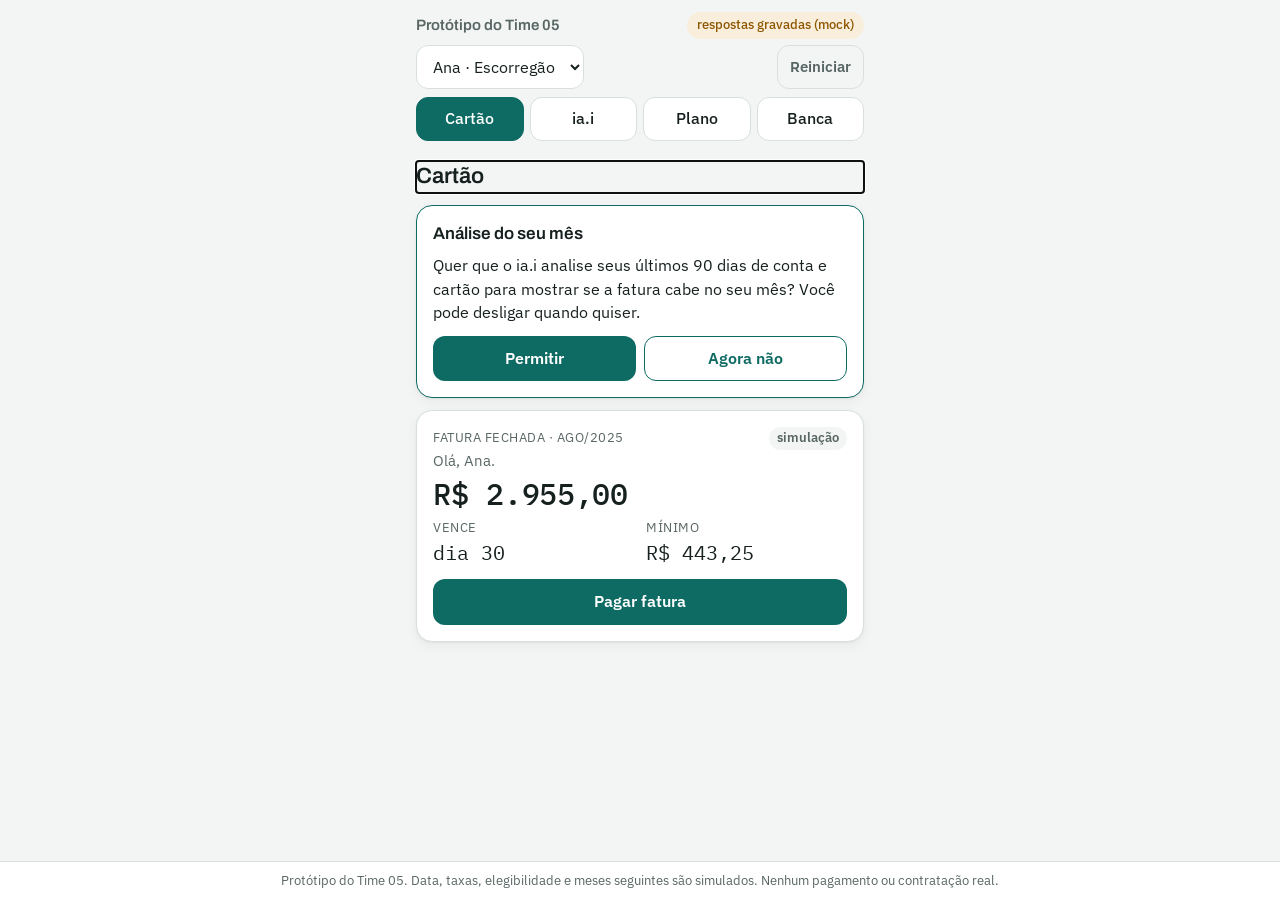
==== demo/index.html @ 1d746b9d "Adiciona demo web mobile com modo mock gerado pelo núcleo Co-Authored-By: Claude Fable 5.1 <noreply@" ====
<!doctype html>
<html lang="pt-BR">
<head>
  <meta charset="utf-8">
  <meta name="viewport" content="width=device-width, initial-scale=1, viewport-fit=cover">
  <meta name="color-scheme" content="light dark">
  <meta name="description" content="Cabe no Bolso · protótipo do Time 05. Demo navegável: a fatura fechou, a IA mostra se cabe no mês e monta uma saída com custo declarado.">
  <title>Cabe no Bolso · Protótipo do Time 05</title>
  <link rel="preconnect" href="https://fonts.googleapis.com">
  <link rel="preconnect" href="https://fonts.gstatic.com" crossorigin>
  <!-- Fontes do design system (docs/06); se não carregarem, o CSS cai nas fontes do sistema -->
  <link rel="stylesheet" href="https://fonts.googleapis.com/css2?family=Archivo:wght@500;600;700&family=IBM+Plex+Sans:wght@400;500;600&family=IBM+Plex+Mono:wght@500&display=swap" media="print" onload="this.media='all'">
  <link rel="stylesheet" href="app.css">
</head>
<body>
  <a class="pular" href="#principal">Ir para o conteúdo</a>

  <header class="topo" role="banner">
    <div class="topo-linha">
      <span class="marca">Protótipo do Time 05</span>
      <span id="modo-dados" class="pill" title="Origem das respostas">carregando</span>
    </div>
    <div class="topo-linha topo-controles">
      <label class="seletor">
        <span class="visualmente-oculto">Persona</span>
        <select id="persona" aria-label="Persona da demo">
          <option value="ana">Ana · Escorregão</option>
          <option value="bruno">Bruno · Rolando</option>
        </select>
      </label>
      <button id="reiniciar" type="button" class="btn btn-fantasma btn-compacto">Reiniciar</button>
    </div>
  </header>

  <nav class="abas" aria-label="Telas da demo">
    <button type="button" class="aba ativa" data-tela="cartao" aria-current="page">Cartão</button>
    <button type="button" class="aba" data-tela="chat">ia.i</button>
    <button type="button" class="aba" data-tela="plano">Plano</button>
    <button type="button" class="aba" data-tela="banca">Banca</button>
  </nav>

  <main id="principal" tabindex="-1">
    <section id="tela-cartao" class="tela" aria-labelledby="titulo-cartao">
      <h1 id="titulo-cartao" class="titulo">Cartão</h1>
      <div id="cartao-conteudo"></div>
    </section>

    <section id="tela-pagar" class="tela" hidden aria-labelledby="titulo-pagar">
      <h1 id="titulo-pagar" class="titulo">Pagar fatura</h1>
      <div id="pagar-conteudo"></div>
    </section>

    <section id="tela-chat" class="tela tela-chat" hidden aria-labelledby="titulo-chat">
      <div class="chat-cabecalho">
        <h1 id="titulo-chat" class="titulo">ia.i</h1>
        <p class="sub">Inteligência artificial do banco. A qualquer momento você pode falar com uma pessoa.</p>
      </div>
      <div id="chat-mensagens" class="chat-mensagens" aria-live="polite" aria-relevant="additions"></div>
      <div id="chat-sugestoes" class="chat-sugestoes"></div>
      <form id="chat-form" class="chat-form" autocomplete="off">
        <label for="chat-entrada" class="visualmente-oculto">Escreva para o ia.i</label>
        <input id="chat-entrada" type="text" maxlength="280" placeholder="Escreva para o ia.i" inputmode="text">
        <button type="submit" class="btn btn-primario btn-compacto">Enviar</button>
      </form>
    </section>

    <section id="tela-plano" class="tela" hidden aria-labelledby="titulo-plano">
      <h1 id="titulo-plano" class="titulo">Plano</h1>
      <div id="plano-conteudo"></div>
    </section>

    <section id="tela-banca" class="tela" hidden aria-labelledby="titulo-banca">
      <h1 id="titulo-banca" class="titulo">Painel para a banca</h1>
      <div class="sub-abas" role="tablist" aria-label="Painéis">
        <button type="button" role="tab" class="sub-aba ativa" data-painel="trace" aria-selected="true">Como cheguei aqui</button>
        <button type="button" role="tab" class="sub-aba" data-painel="juri" aria-selected="false">Júri</button>
        <button type="button" role="tab" class="sub-aba" data-painel="finops" aria-selected="false">FinOps</button>
      </div>
      <div id="banca-conteudo" role="tabpanel"></div>
    </section>
  </main>

  <div id="aviso-global" class="aviso-global" role="status" hidden></div>

  <footer class="rodape" role="contentinfo">
    Protótipo do Time 05. Data, taxas, elegibilidade e meses seguintes são simulados. Nenhum pagamento ou contratação real.
  </footer>

  <script src="app.js"></script>
</body>
</html>
---- demo/app.css ----
/* Cabe no Bolso · demo · tokens de docs/06-design-system-ai.md (neutros, sem marca do Itaú) */

:root {
  --fundo: #F3F5F4;
  --superficie: #FFFFFF;
  --texto: #16201F;
  --secundario: #586664;
  --acento: #0E6B63;
  --acento-texto: #FFFFFF;
  --acento-suave: #E3F0EE;
  --ok: #1D7437;
  --ok-suave: #E4F2E8;
  --atencao: #8F5600;
  --atencao-suave: #F8EEDB;
  --critico: #AE2A21;
  --critico-suave: #F9E4E2;
  --borda: #D9DFDD;
  --sombra: 0 1px 2px rgba(22, 32, 31, 0.06), 0 4px 12px rgba(22, 32, 31, 0.05);
  --fonte-titulo: "Archivo", "Helvetica Neue", Arial, sans-serif;
  --fonte-texto: "IBM Plex Sans", "Helvetica Neue", Arial, sans-serif;
  --fonte-numero: "IBM Plex Mono", "SF Mono", Menlo, Consolas, monospace;
  --raio: 16px;
  --raio-botao: 12px;
  --toque: 44px;
  --largura: 480px;
}

@media (prefers-color-scheme: dark) {
  :root {
    --fundo: #101716;
    --superficie: #1A2321;
    --texto: #F3F5F4;
    --secundario: #A9B5B2;
    --acento: #7ED6C9;
    --acento-texto: #0B1F1D;
    --acento-suave: #1E3431;
    --ok: #7FD597;
    --ok-suave: #1C3324;
    --atencao: #E7B95E;
    --atencao-suave: #3A2E12;
    --critico: #F19C94;
    --critico-suave: #3F1E1B;
    --borda: #2C3836;
    --sombra: none;
  }
}

* { box-sizing: border-box; }

html { -webkit-text-size-adjust: 100%; }

body {
  margin: 0;
  background: var(--fundo);
  color: var(--texto);
  font-family: var(--fonte-texto);
  font-size: 16px;
  line-height: 1.45;
  min-height: 100dvh;
  display: flex;
  flex-direction: column;
}

h1, h2, h3 { font-family: var(--fonte-titulo); margin: 0; }
p { margin: 0; }
button, input, select { font: inherit; color: inherit; }

.visualmente-oculto {
  position: absolute; width: 1px; height: 1px; overflow: hidden; clip: rect(0 0 0 0); white-space: nowrap;
}

.pular {
  position: absolute; left: -999px; top: 8px; background: var(--superficie); padding: 8px 12px; border-radius: 8px; z-index: 50;
}
.pular:focus { left: 8px; }

/* ---------- topo ---------- */
.topo {
  width: 100%; max-width: var(--largura); margin: 0 auto; padding: 12px 16px 4px;
}
.topo-linha { display: flex; align-items: center; justify-content: space-between; gap: 8px; }
.topo-controles { margin-top: 6px; }
.marca { font-family: var(--fonte-titulo); font-weight: 600; font-size: 15px; color: var(--secundario); }
.pill {
  font-size: 13px; padding: 4px 10px; border-radius: 999px; background: var(--acento-suave); color: var(--acento); font-weight: 500;
}
.pill.pill-atencao { background: var(--atencao-suave); color: var(--atencao); }
.seletor select {
  min-height: var(--toque); padding: 8px 12px; border-radius: var(--raio-botao); border: 1px solid var(--borda); background: var(--superficie);
}

.abas {
  width: 100%; max-width: var(--largura); margin: 0 auto; padding: 4px 16px 8px; display: flex; gap: 6px;
}
.aba {
  flex: 1; min-height: var(--toque); border: 1px solid var(--borda); background: var(--superficie); border-radius: var(--raio-botao);
  cursor: pointer; font-weight: 500;
}
.aba.ativa { background: var(--acento); color: var(--acento-texto); border-color: var(--acento); }
.aba:focus-visible, .btn:focus-visible, .sub-aba:focus-visible, select:focus-visible, input:focus-visible {
  outline: 3px solid var(--acento); outline-offset: 2px;
}

/* ---------- conteúdo ---------- */
main {
  width: 100%; max-width: var(--largura); margin: 0 auto; padding: 4px 16px 112px; flex: 1;
}
.tela[hidden] { display: none; }
.titulo { font-size: 22px; font-weight: 600; margin: 8px 0 12px; }
.sub { color: var(--secundario); font-size: 15px; }
.nota { color: var(--secundario); font-size: 14px; margin-top: 8px; }
.destaque { color: var(--acento); font-weight: 600; }

.card {
  background: var(--superficie); border-radius: var(--raio); padding: 16px; box-shadow: var(--sombra); border: 1px solid var(--borda);
  margin-bottom: 12px;
}
.card h2 { font-size: 17px; font-weight: 600; margin-bottom: 8px; }
.card h3 { font-size: 15px; font-weight: 600; margin: 12px 0 6px; }
.card-acento { border-color: var(--acento); }
.card-ok { border-color: var(--ok); }
.card-atencao { border-color: var(--atencao); }
.card-critico { border-color: var(--critico); }
.rotulo { font-size: 13px; color: var(--secundario); text-transform: uppercase; letter-spacing: 0.04em; }
.etiqueta {
  display: inline-block; font-size: 13px; padding: 2px 8px; border-radius: 999px; background: var(--acento-suave); color: var(--acento); font-weight: 600;
}
.etiqueta-ok { background: var(--ok-suave); color: var(--ok); }
.etiqueta-atencao { background: var(--atencao-suave); color: var(--atencao); }
.etiqueta-critico { background: var(--critico-suave); color: var(--critico); }
.etiqueta-neutra { background: var(--fundo); color: var(--secundario); }

.num { font-family: var(--fonte-numero); font-variant-numeric: tabular-nums; }
.num[data-origem="sem-origem"] { text-decoration: underline wavy var(--critico); }
.num-grande { font-size: 30px; font-weight: 500; letter-spacing: -0.01em; }
.num-medio { font-size: 20px; }

.linha { display: flex; justify-content: space-between; gap: 12px; padding: 6px 0; border-top: 1px solid var(--borda); }
.linha:first-of-type { border-top: 0; }
.linha .chave { color: var(--secundario); }
.linha .valor { text-align: right; }

.grade-2 { display: grid; grid-template-columns: 1fr 1fr; gap: 8px 12px; }

/* ---------- botões ---------- */
.btn {
  min-height: var(--toque); padding: 10px 16px; border-radius: var(--raio-botao); border: 1px solid transparent; cursor: pointer;
  font-weight: 600; font-size: 16px; display: inline-flex; align-items: center; justify-content: center; gap: 8px; text-align: center;
}
.btn:disabled { opacity: 0.5; cursor: default; }
.btn-primario { background: var(--acento); color: var(--acento-texto); }
.btn-secundario { background: var(--superficie); color: var(--acento); border-color: var(--acento); }
.btn-fantasma { background: transparent; color: var(--secundario); border-color: var(--borda); }
.btn-compacto { min-height: var(--toque); padding: 6px 12px; font-size: 15px; }
.btn-bloco { width: 100%; }
.acoes { display: flex; flex-direction: column; gap: 8px; margin-top: 12px; }
.acoes-linha { display: flex; gap: 8px; margin-top: 12px; }
.acoes-linha .btn { flex: 1; }

/* ---------- fatura ---------- */
.fatura-topo { display: flex; justify-content: space-between; align-items: baseline; }
.escolha {
  display: flex; align-items: center; justify-content: space-between; gap: 12px; width: 100%; min-height: 56px; padding: 12px 16px;
  border: 1px solid var(--borda); border-radius: var(--raio-botao); background: var(--superficie); cursor: pointer; text-align: left;
}
.escolha.ativa { border-color: var(--acento); box-shadow: inset 0 0 0 1px var(--acento); }
.escolha .num { font-size: 18px; }
.campo { display: flex; gap: 8px; align-items: center; margin-top: 8px; }
.campo input {
  flex: 1; min-height: var(--toque); padding: 8px 12px; border-radius: var(--raio-botao); border: 1px solid var(--borda); background: var(--superficie);
  font-family: var(--fonte-numero); font-size: 18px;
}

/* ---------- chat ---------- */
.tela-chat { display: flex; flex-direction: column; min-height: calc(100dvh - 240px); }
.chat-cabecalho { margin-bottom: 8px; }
.chat-mensagens { flex: 1; display: flex; flex-direction: column; gap: 10px; }
.msg { max-width: 92%; padding: 12px 14px; border-radius: var(--raio); border: 1px solid var(--borda); background: var(--superficie); }
.msg.agente { align-self: flex-start; border-bottom-left-radius: 4px; }
.msg.cliente { align-self: flex-end; background: var(--acento-suave); border-color: transparent; border-bottom-right-radius: 4px; }
.msg .papel { font-size: 13px; color: var(--secundario); margin-bottom: 4px; font-weight: 600; }
.msg .texto { white-space: pre-line; }
.avaliacao { display: flex; gap: 6px; margin-top: 8px; align-items: center; flex-wrap: wrap; }
.avaliacao button {
  min-height: 36px; min-width: 44px; padding: 4px 10px; border-radius: 999px; border: 1px solid var(--borda); background: transparent; cursor: pointer; font-size: 14px;
}
.avaliacao button[aria-pressed="true"] { background: var(--acento-suave); border-color: var(--acento); color: var(--acento); }
.motivos { display: flex; flex-wrap: wrap; gap: 6px; margin-top: 6px; width: 100%; }
.motivos button { font-size: 13px; }
.chat-card { align-self: stretch; margin: 2px 0; }
.chat-sugestoes { display: flex; flex-wrap: wrap; gap: 8px; margin: 12px 0 8px; }
.chip {
  min-height: var(--toque); padding: 8px 14px; border-radius: 999px; border: 1px solid var(--acento); background: var(--superficie); color: var(--acento); font-weight: 600; cursor: pointer;
}
.chip.chip-secundario { border-color: var(--borda); color: var(--secundario); }
.chat-form { display: flex; gap: 8px; position: sticky; bottom: 76px; background: var(--fundo); padding: 8px 0; }
.chat-form input {
  flex: 1; min-height: var(--toque); padding: 8px 12px; border-radius: var(--raio-botao); border: 1px solid var(--borda); background: var(--superficie);
}
.analisando { display: flex; align-items: center; gap: 10px; color: var(--secundario); padding: 8px 4px; }
.pontos { display: inline-flex; gap: 4px; }
.pontos i { width: 8px; height: 8px; border-radius: 50%; background: var(--acento); opacity: 0.35; animation: pulso 1.2s infinite; }
.pontos i:nth-child(2) { animation-delay: 0.2s; }
.pontos i:nth-child(3) { animation-delay: 0.4s; }
@keyframes pulso { 0%, 100% { opacity: 0.35; } 50% { opacity: 1; } }
@media (prefers-reduced-motion: reduce) { .pontos i { animation: none; opacity: 0.8; } }

/* ---------- comparador ---------- */
.comparador { overflow-x: auto; margin: 0 -16px; padding: 0 16px; }
.comparador table { border-collapse: separate; border-spacing: 0; min-width: 100%; font-size: 14px; }
.comparador th, .comparador td { padding: 8px 8px; vertical-align: top; text-align: left; border-bottom: 1px solid var(--borda); min-width: 118px; }
.comparador th:first-child, .comparador td:first-child { position: sticky; left: 0; background: var(--superficie); color: var(--secundario); min-width: 96px; font-weight: 500; z-index: 1; }
.comparador thead th { font-family: var(--fonte-titulo); font-weight: 600; font-size: 14px; }
.comparador .col-rec { background: var(--acento-suave); }
.comparador .taxa { display: block; font-size: 13px; color: var(--secundario); }
.comparador .num { font-size: 14px; }
.sim { color: var(--ok); font-weight: 600; }
.nao { color: var(--critico); font-weight: 600; }

/* ---------- diagnóstico ---------- */
.frase-motor { font-family: var(--fonte-titulo); font-size: 18px; font-weight: 600; margin-bottom: 8px; }
.evidencias { list-style: none; padding: 0; margin: 8px 0 0; }
.evidencias li { padding: 6px 0; border-top: 1px solid var(--borda); display: flex; justify-content: space-between; gap: 12px; }
.evidencias li span:last-child { text-align: right; }
.detalhes summary { cursor: pointer; color: var(--acento); font-weight: 600; min-height: var(--toque); display: flex; align-items: center; }

/* ---------- barra cabe no mês ---------- */
.barra { margin-top: 8px; }
.barra-trilho { height: 12px; border-radius: 999px; background: var(--fundo); border: 1px solid var(--borda); overflow: hidden; }
.barra-preenchido { height: 100%; background: var(--ok); }
.barra-atencao .barra-preenchido { background: var(--atencao); }
.barra-critico .barra-preenchido { background: var(--critico); }
.barra-rotulo { font-size: 14px; margin-top: 4px; display: flex; justify-content: space-between; gap: 8px; }

/* ---------- linha do tempo ---------- */
.linha-tempo { display: flex; gap: 8px; margin: 8px 0 12px; }
.marco { flex: 1; text-align: center; padding: 10px 6px; border-radius: var(--raio-botao); border: 1px solid var(--borda); background: var(--superficie); }
.marco .ponto { display: block; width: 14px; height: 14px; border-radius: 50%; margin: 0 auto 6px; background: var(--borda); }
.marco.inteira .ponto { background: var(--ok); }
.marco.rolada .ponto { background: var(--critico); }
.marco.futura { opacity: 0.7; }
.marco .mes { font-weight: 600; font-size: 14px; }
.marco .estado { font-size: 13px; color: var(--secundario); }

/* ---------- banca ---------- */
.sub-abas { display: flex; gap: 6px; margin-bottom: 12px; }
.sub-aba { flex: 1; min-height: var(--toque); border: 1px solid var(--borda); background: var(--superficie); border-radius: var(--raio-botao); cursor: pointer; font-size: 14px; font-weight: 500; }
.sub-aba.ativa { background: var(--acento-suave); color: var(--acento); border-color: var(--acento); }
.trace-item { padding: 10px 0; border-top: 1px solid var(--borda); }
.trace-item:first-child { border-top: 0; }
.trace-item .cabeca { display: flex; justify-content: space-between; gap: 8px; align-items: baseline; }
.trace-item .ferramenta { font-family: var(--fonte-numero); font-size: 14px; color: var(--acento); font-weight: 600; }
.trace-item .meta { font-size: 13px; color: var(--secundario); }
.trace-item .resumo { font-size: 14px; margin-top: 4px; }
.trace-item .numeros { display: flex; flex-wrap: wrap; gap: 6px; margin-top: 6px; }
.trace-item .numeros span { font-size: 13px; padding: 2px 8px; border-radius: 999px; background: var(--fundo); border: 1px solid var(--borda); font-family: var(--fonte-numero); }
.codigo { font-family: var(--fonte-numero); font-size: 13px; background: var(--fundo); border-radius: 8px; padding: 8px; overflow-x: auto; white-space: pre-wrap; word-break: break-word; }
.lista-numeros { max-height: 220px; overflow: auto; font-size: 13px; }

/* ---------- avisos e rodapé ---------- */
.aviso-global {
  position: fixed; left: 50%; transform: translateX(-50%); bottom: 84px; width: calc(100% - 32px); max-width: calc(var(--largura) - 32px);
  background: var(--atencao-suave); color: var(--atencao); border: 1px solid var(--atencao); border-radius: var(--raio-botao); padding: 12px 14px; z-index: 30; font-size: 15px;
}
.aviso-global[hidden] { display: none; }

.rodape {
  position: fixed; left: 0; right: 0; bottom: 0; z-index: 20; padding: 10px 16px calc(10px + env(safe-area-inset-bottom));
  background: var(--superficie); border-top: 1px solid var(--borda); color: var(--secundario); font-size: 13px; text-align: center; line-height: 1.35;
}

.erro { background: var(--critico-suave); border-color: var(--critico); }
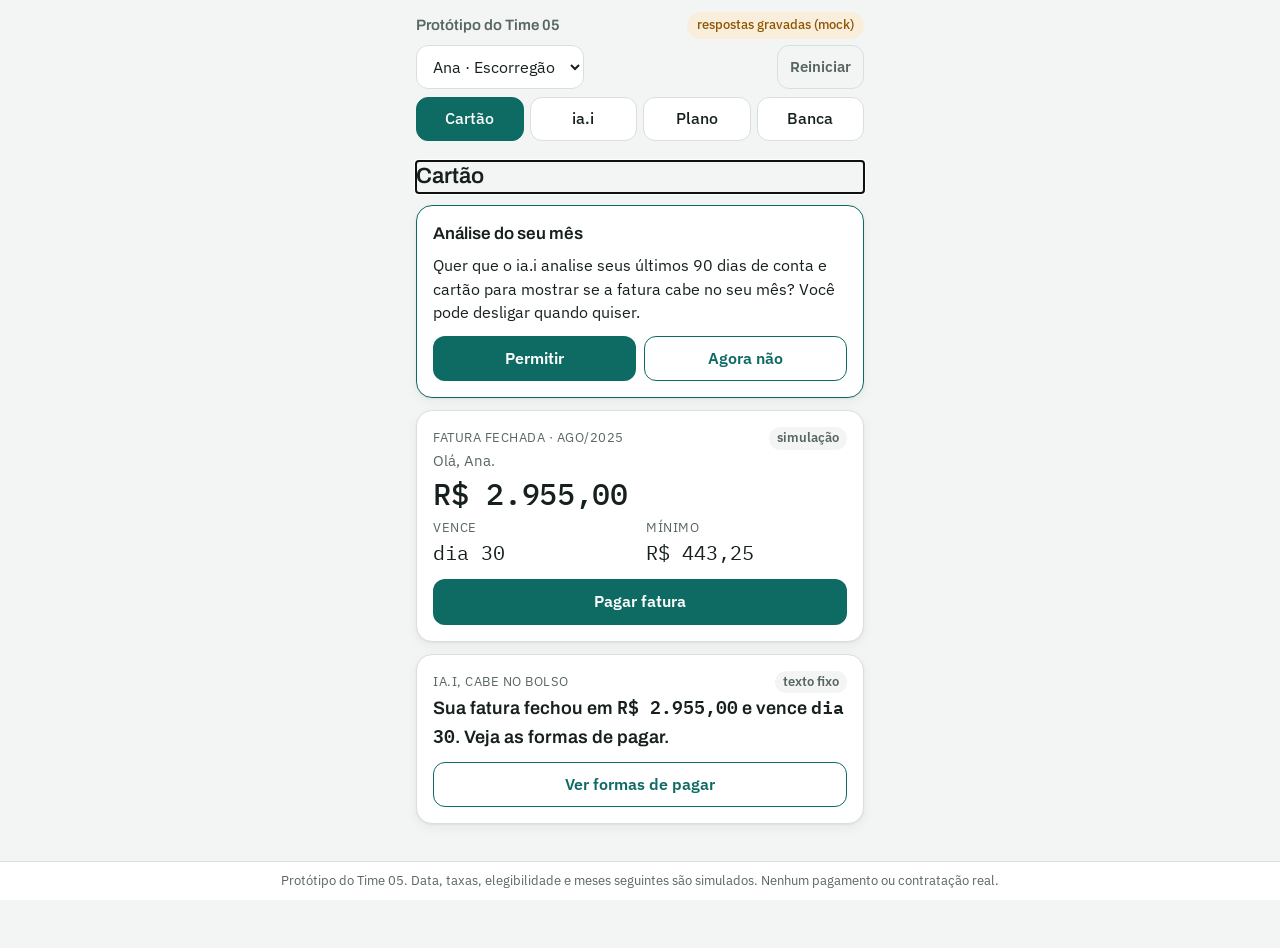
==== commit 37299ed5: "Alinha servidor e demo ao fluxo da Gi: gatilhos, pergunta do PIX e painel do validador Co-Authored-B" ====
--- a/demo/index.html
+++ b/demo/index.html
@@ -74,6 +74,7 @@
       <div class="sub-abas" role="tablist" aria-label="Painéis">
         <button type="button" role="tab" class="sub-aba ativa" data-painel="trace" aria-selected="true">Como cheguei aqui</button>
         <button type="button" role="tab" class="sub-aba" data-painel="juri" aria-selected="false">Júri</button>
+        <button type="button" role="tab" class="sub-aba" data-painel="validador" aria-selected="false">Validador</button>
         <button type="button" role="tab" class="sub-aba" data-painel="finops" aria-selected="false">FinOps</button>
       </div>
       <div id="banca-conteudo" role="tabpanel"></div>
--- a/demo/app.css
+++ b/demo/app.css
@@ -255,6 +255,9 @@
 .trace-item .numeros { display: flex; flex-wrap: wrap; gap: 6px; margin-top: 6px; }
 .trace-item .numeros span { font-size: 13px; padding: 2px 8px; border-radius: 999px; background: var(--fundo); border: 1px solid var(--borda); font-family: var(--fonte-numero); }
 .codigo { font-family: var(--fonte-numero); font-size: 13px; background: var(--fundo); border-radius: 8px; padding: 8px; overflow-x: auto; white-space: pre-wrap; word-break: break-word; }
+.trace-item .numeros .chk-ok { color: var(--ok); border-color: var(--ok); }
+.trace-item .numeros .chk-falha { color: var(--critico); border-color: var(--critico); background: var(--critico-suave); }
+.msg .papel .etiqueta { font-size: 11px; padding: 1px 6px; margin-left: 4px; }
 .lista-numeros { max-height: 220px; overflow: auto; font-size: 13px; }
 
 /* ---------- avisos e rodapé ---------- */
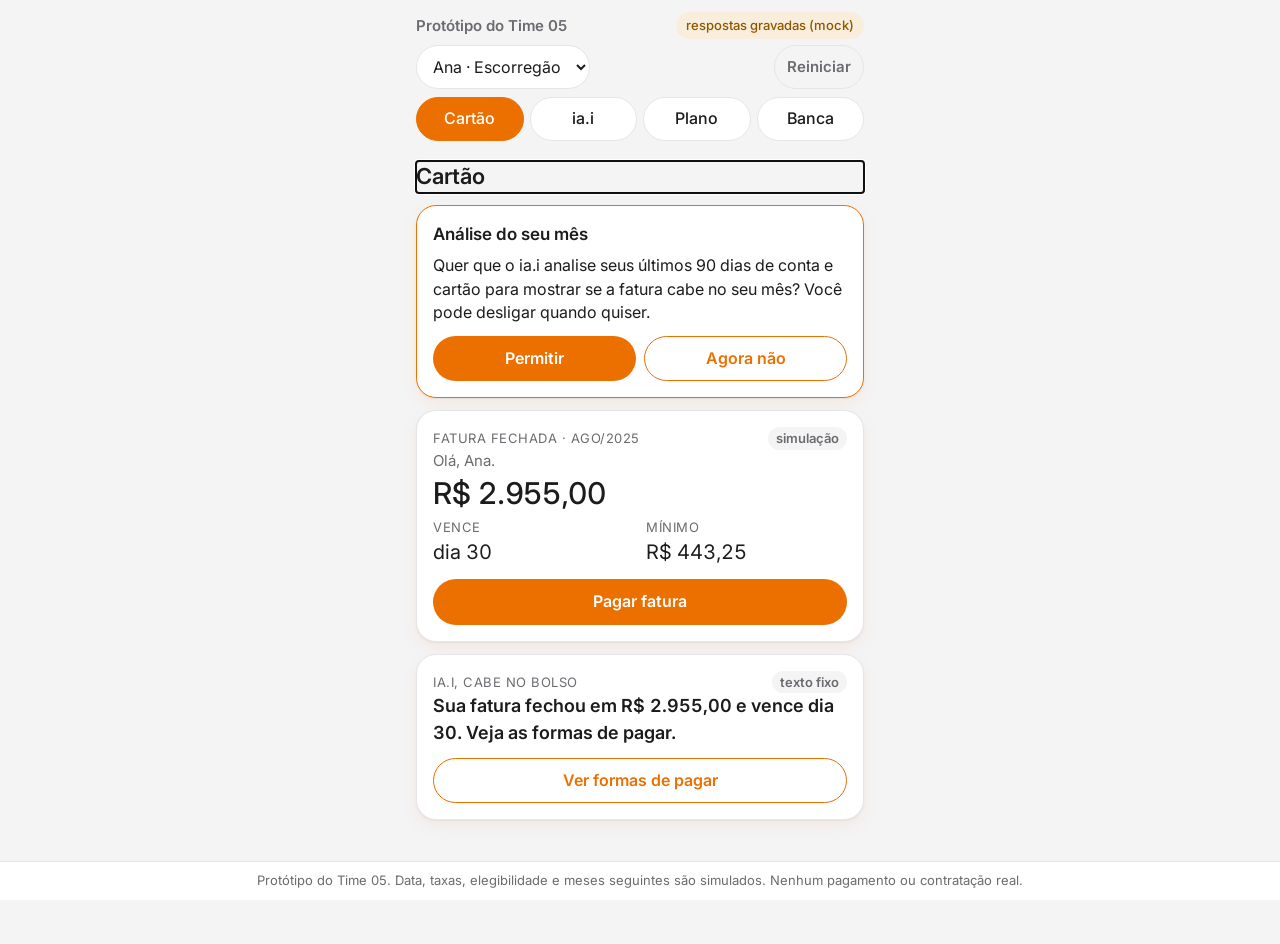
==== commit 2b88a600: "Alinha a paleta da demo ao visual do pitch Laranja da ia.i no acento, cards brancos, botões em pílul" ====
--- a/demo/index.html
+++ b/demo/index.html
@@ -9,7 +9,7 @@
   <link rel="preconnect" href="https://fonts.googleapis.com">
   <link rel="preconnect" href="https://fonts.gstatic.com" crossorigin>
   <!-- Fontes do design system (docs/06); se não carregarem, o CSS cai nas fontes do sistema -->
-  <link rel="stylesheet" href="https://fonts.googleapis.com/css2?family=Archivo:wght@500;600;700&family=IBM+Plex+Sans:wght@400;500;600&family=IBM+Plex+Mono:wght@500&display=swap" media="print" onload="this.media='all'">
+  <link rel="stylesheet" href="https://fonts.googleapis.com/css2?family=Inter:wght@400;500;600;700&display=swap" media="print" onload="this.media='all'">
   <link rel="stylesheet" href="app.css">
 </head>
 <body>
--- a/demo/app.css
+++ b/demo/app.css
@@ -1,46 +1,47 @@
-/* Cabe no Bolso · demo · tokens de docs/06-design-system-ai.md (neutros, sem marca do Itaú) */
+/* Cabe no Bolso · demo · paleta alinhada ao pitch (laranja da ia.i), sem logo nem nome do Itaú */
 
 :root {
-  --fundo: #F3F5F4;
+  /* visual do pitch (ia.i): laranja, cards brancos, botões em pílula; sem logo nem nome do Itaú */
+  --fundo: #F4F4F5;
   --superficie: #FFFFFF;
-  --texto: #16201F;
-  --secundario: #586664;
-  --acento: #0E6B63;
+  --texto: #1C1C1E;
+  --secundario: #6B6B70;
+  --acento: #EC7000;
   --acento-texto: #FFFFFF;
-  --acento-suave: #E3F0EE;
+  --acento-suave: #FFF1E6;
   --ok: #1D7437;
   --ok-suave: #E4F2E8;
   --atencao: #8F5600;
   --atencao-suave: #F8EEDB;
   --critico: #AE2A21;
   --critico-suave: #F9E4E2;
-  --borda: #D9DFDD;
-  --sombra: 0 1px 2px rgba(22, 32, 31, 0.06), 0 4px 12px rgba(22, 32, 31, 0.05);
-  --fonte-titulo: "Archivo", "Helvetica Neue", Arial, sans-serif;
-  --fonte-texto: "IBM Plex Sans", "Helvetica Neue", Arial, sans-serif;
-  --fonte-numero: "IBM Plex Mono", "SF Mono", Menlo, Consolas, monospace;
-  --raio: 16px;
-  --raio-botao: 12px;
+  --borda: #E6E6E8;
+  --sombra: 0 1px 2px rgba(28, 28, 30, 0.06), 0 6px 16px rgba(236, 112, 0, 0.08);
+  --fonte-titulo: "Inter", -apple-system, BlinkMacSystemFont, "SF Pro Display", "Segoe UI", Roboto, Arial, sans-serif;
+  --fonte-texto: "Inter", -apple-system, BlinkMacSystemFont, "SF Pro Text", "Segoe UI", Roboto, Arial, sans-serif;
+  --fonte-numero: "Inter", -apple-system, BlinkMacSystemFont, "SF Pro Text", "Segoe UI", Roboto, Arial, sans-serif;
+  --raio: 20px;
+  --raio-botao: 999px;
   --toque: 44px;
   --largura: 480px;
 }
 
 @media (prefers-color-scheme: dark) {
   :root {
-    --fundo: #101716;
-    --superficie: #1A2321;
-    --texto: #F3F5F4;
-    --secundario: #A9B5B2;
-    --acento: #7ED6C9;
-    --acento-texto: #0B1F1D;
-    --acento-suave: #1E3431;
+    --fundo: #121212;
+    --superficie: #1F1F21;
+    --texto: #F2F2F2;
+    --secundario: #A1A1A6;
+    --acento: #FF7A00;
+    --acento-texto: #FFFFFF;
+    --acento-suave: #3A2410;
     --ok: #7FD597;
     --ok-suave: #1C3324;
     --atencao: #E7B95E;
     --atencao-suave: #3A2E12;
     --critico: #F19C94;
     --critico-suave: #3F1E1B;
-    --borda: #2C3836;
+    --borda: #2E2E31;
     --sombra: none;
   }
 }
